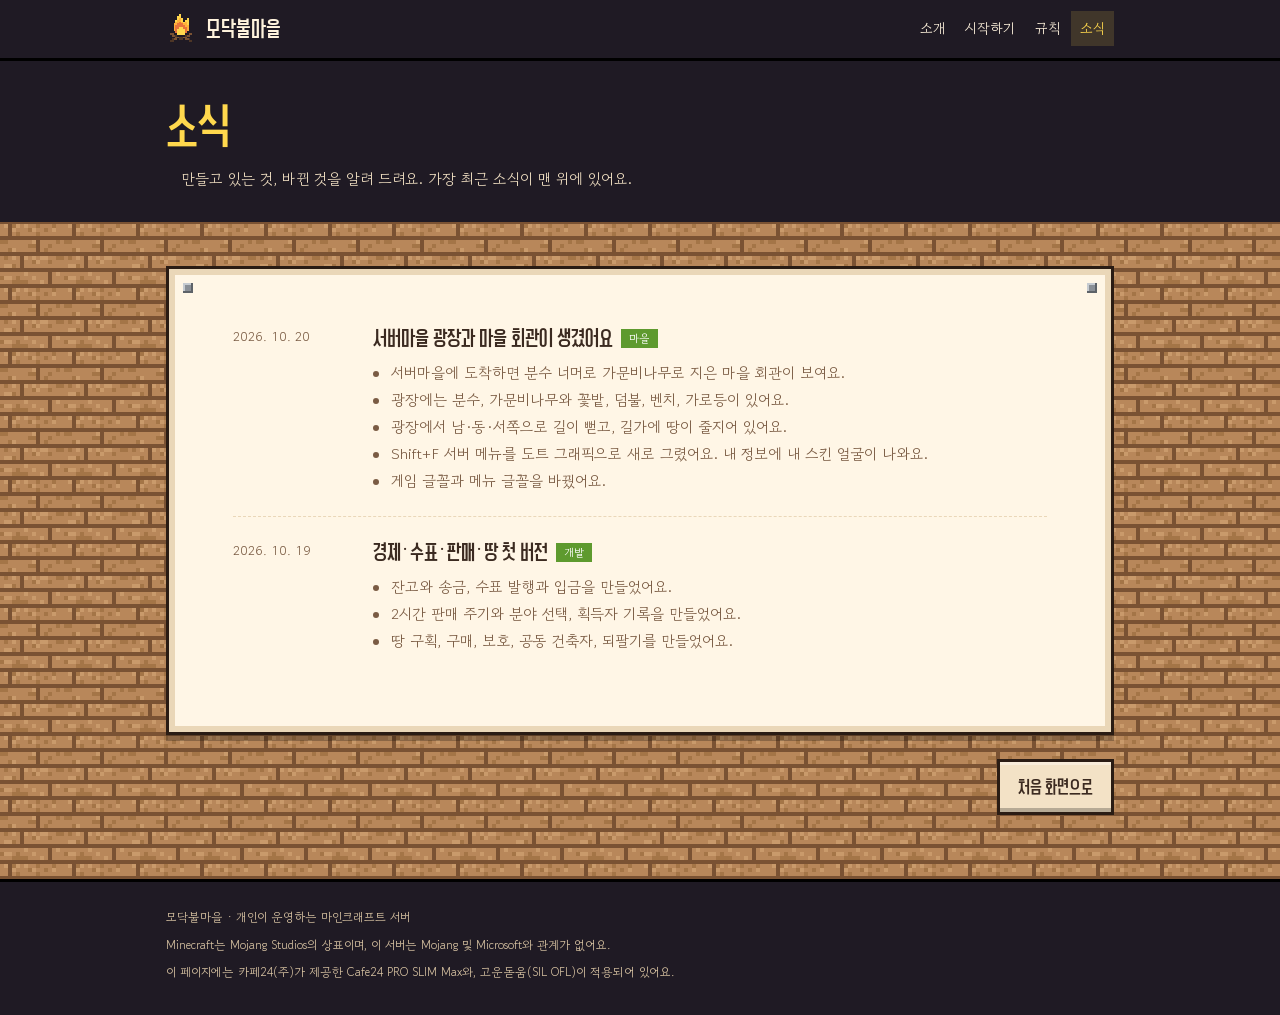
==== news.html @ e6973982 "모닥불마을 웹사이트 Co-Authored-By: Claude Opus 5.5 <noreply@anthropic.com> Claude-Session: https://claude.ai" ====
<!doctype html>
<html lang="ko">
<head>
<meta charset="utf-8">
<meta name="viewport" content="width=device-width, initial-scale=1, viewport-fit=cover">
<title>모닥불마을 소식</title>
<meta name="claude:viewport-fit-sides" content="cover">
<meta name="description" content="모닥불마을 서버의 개발 소식과 업데이트">
<link rel="preconnect" href="https://fonts.googleapis.com">
<link rel="preconnect" href="https://fonts.gstatic.com" crossorigin>
<link rel="stylesheet" href="https://fonts.googleapis.com/css2?family=Gowun+Dodum&display=swap">
<link rel="stylesheet" href="style.css">
</head>
<body>

<header class="top">
  <div class="wrap">
    <a class="brand" href="index.html"><canvas class="logo" width="16" height="16" aria-hidden="true"></canvas>모닥불마을</a>
    <nav aria-label="페이지 메뉴">
      <a href="index.html#about">소개</a>
      <a href="index.html#start">시작하기</a>
      <a href="rules.html">규칙</a>
      <a href="news.html" aria-current="page">소식</a>
    </nav>
  </div>
</header>

<section class="pagehead">
  <div class="wrap">
    <h1>소식</h1>
    <p>만들고 있는 것, 바뀐 것을 알려 드려요. 가장 최근 소식이 맨 위에 있어요.</p>
  </div>
</section>

<main class="wrap">
  <section class="board">
    <div class="news">
      <article id="2026-10-20"><time datetime="2026-10-20">2026. 10. 20</time>
        <div><h3>서버마을 광장과 마을 회관이 생겼어요<span class="tag">마을</span></h3>
          <ul>
            <li>서버마을에 도착하면 분수 너머로 가문비나무로 지은 마을 회관이 보여요.</li>
            <li>광장에는 분수, 가문비나무와 꽃밭, 덤불, 벤치, 가로등이 있어요.</li>
            <li>광장에서 남·동·서쪽으로 길이 뻗고, 길가에 땅이 줄지어 있어요.</li>
            <li>Shift+F 서버 메뉴를 도트 그래픽으로 새로 그렸어요. 내 정보에 내 스킨 얼굴이 나와요.</li>
            <li>게임 글꼴과 메뉴 글꼴을 바꿨어요.</li>
          </ul></div></article>
      <article id="2026-10-19"><time datetime="2026-10-19">2026. 10. 19</time>
        <div><h3>경제·수표·판매·땅 첫 버전<span class="tag">개발</span></h3>
          <ul>
            <li>잔고와 송금, 수표 발행과 입금을 만들었어요.</li>
            <li>2시간 판매 주기와 분야 선택, 획득자 기록을 만들었어요.</li>
            <li>땅 구획, 구매, 보호, 공동 건축자, 되팔기를 만들었어요.</li>
          </ul></div></article>
    </div>
  </section>
  <div class="more" style="margin-top: -20px;"><a class="btn btn-plain" href="index.html">처음 화면으로</a></div>
</main>

<footer>
  <div class="wrap">
    <span>모닥불마을 · 개인이 운영하는 마인크래프트 서버</span>
    <span>Minecraft는 Mojang Studios의 상표이며, 이 서버는 Mojang 및 Microsoft와 관계가 없어요.</span>
    <span>이 페이지에는 카페24(주)가 제공한 Cafe24 PRO SLIM Max와, 고운돋움(SIL OFL)이 적용되어 있어요.</span>
  </div>
</footer>
<script>
(function () {
  // 상단 로고: 16x16 작은 모닥불
  var rows = [
    "......Y.........", ".....YY.........", ".....YOY..Y.....", "....YOOY.YY.....",
    "....OOROYOY.....", "...OORRROOY.....", "...ORRRRROO.....", "...ORRYYRRO.....",
    "...ORYYYYRO.....", "....RYYYYR......", ".BB..YYYY..BB...", "..BBb....bBB....",
    "....BBbbBB......", "..bBB.bb.BBb....", ".bb........bb...", "................"];
  var col = { Y: "#ffd84d", O: "#ffb13b", R: "#e8743b", B: "#7a5233", b: "#4e3626" };
  document.querySelectorAll("canvas.logo").forEach(function (c) {
    var g = c.getContext("2d");
    rows.forEach(function (r, y) { for (var x = 0; x < 16; x++) { var k = r[x]; if (col[k]) { g.fillStyle = col[k]; g.fillRect(x + 1, y, 1, 1); } } });
  });
})();
</script>
</body>
</html>
---- style.css ----
/* 레이아웃: 가문비 판자 위에 크림색 게시판(종이)을 못으로 박아 둔 구조. 첫 화면은 밤의 모닥불. */
@font-face {
  font-family: "Village Slim";
  src: url([data-uri]) format("woff2");
  font-display: swap;
}
:root {
  --wood: #6b4a33;
  --ink: #3b2a20;
  --ink-soft: #7a5b43;
  --paper: #fff6e6;
  --paper-edge: #ead7b8;
  --ember: #e8743b;
  --lantern: #ffd84d;
  --leaf: #5e9a2e;
  --night: #1f1a24;
  --night-ink: #fff3dd;
  --night-soft: #d9c4a3;
  --planks: url([data-uri]);
  --font-display: "Village Slim", "Gowun Dodum", "Apple SD Gothic Neo", "Malgun Gothic", sans-serif;
  --font-body: "Gowun Dodum", "Apple SD Gothic Neo", "Malgun Gothic", sans-serif;
}
@media (prefers-color-scheme: dark) {
  :root:not([data-theme="light"]) {
    --wood: #2e2119; --ink: #f6e9d3; --ink-soft: #cdb393; --paper: #3a2c22; --paper-edge: #4b392c;
    --ember: #ff9a5c; --lantern: #ffd84d; --leaf: #9ccf6b; --night: #120f16; --night-ink: #fff3dd; --night-soft: #d9c4a3;
    --planks: url([data-uri]); color-scheme: dark;
  }
}
:root[data-theme="dark"] {
  --wood: #2e2119; --ink: #f6e9d3; --ink-soft: #cdb393; --paper: #3a2c22; --paper-edge: #4b392c;
  --ember: #ff9a5c; --lantern: #ffd84d; --leaf: #9ccf6b; --night: #120f16; --night-ink: #fff3dd; --night-soft: #d9c4a3;
  --planks: url([data-uri]); color-scheme: dark;
}

* { box-sizing: border-box; }
html { scroll-behavior: smooth; }
body {
  margin: 0;
  background-color: var(--wood);
  background-image: var(--planks);
  background-size: 64px 64px;
  image-rendering: pixelated;
  color: var(--ink);
  font-family: var(--font-body);
  font-size: 15px;
  line-height: 1.8;
}
body::before { content: ""; position: fixed; inset: 0 0 auto; height: env(safe-area-inset-top, 0px); z-index: 10; background: var(--night); }
img.px { image-rendering: pixelated; }
h1, h2, h3 { font-family: var(--font-display); font-weight: 400; line-height: 1.3; text-wrap: balance; margin: 0; }
a { color: inherit; }
:focus-visible { outline: 3px solid var(--lantern); outline-offset: 2px; }
p { margin: 0; }
/* 문단 첫 줄 들여쓰기 */
.board p, .lead { text-indent: 1em; }
.board p.noindent { text-indent: 0; }

.wrap { max-width: 980px; margin: 0 auto; padding-left: max(16px, env(safe-area-inset-left, 0px)); padding-right: max(16px, env(safe-area-inset-right, 0px)); }

/* ---------- 상단 메뉴 ---------- */
.top { position: sticky; top: env(safe-area-inset-top, 0px); z-index: 5; background: var(--night); color: var(--night-ink); border-bottom: 3px solid #000; }
.top .wrap { display: flex; align-items: center; gap: 12px 16px; padding-block: 10px; flex-wrap: wrap; }
.brand { display: flex; align-items: center; gap: 10px; text-decoration: none; font-family: var(--font-display); font-size: 21px; }
.brand canvas { width: 30px; height: 30px; image-rendering: pixelated; }
.top nav { display: flex; gap: 2px; margin-left: auto; flex-wrap: wrap; }
.top nav a { text-decoration: none; padding: 5px 9px; font-size: 14px; }
.top nav a:hover, .top nav a[aria-current="page"] { background: rgba(255, 216, 77, .15); color: var(--lantern); }

/* ---------- 도트 버튼 ---------- */
.btn {
  display: inline-flex; align-items: center; gap: 8px;
  font-family: var(--font-display); font-size: 17px; text-decoration: none;
  padding: 10px 18px; border: 3px solid #2a1c14; border-radius: 0;
  box-shadow: inset 0 3px 0 rgba(255,255,255,.35), inset 0 -4px 0 rgba(0,0,0,.25);
  cursor: pointer; transition: transform .08s ease;
}
.btn:hover { transform: translateY(-2px); }
.btn:active { transform: translateY(1px); }
.btn-fire { background: var(--ember); color: #2a1406; }
.btn-plain { background: #f3e2c6; color: #3b2a20; }
.more { margin-top: 26px; display: flex; justify-content: flex-end; }

/* ---------- 첫 화면 ---------- */
.hero { background: var(--night); color: var(--night-ink); overflow: hidden; }
.hero .wrap { display: grid; grid-template-columns: minmax(0, 1.1fr) minmax(0, .9fr); gap: 32px; align-items: center; padding-block: 48px 0; }
.hero .meta { display: flex; gap: 8px; flex-wrap: wrap; margin-bottom: 14px; font-size: 12px; }
.chip { border: 2px solid rgba(255, 243, 221, .35); padding: 1px 9px; color: var(--night-soft); }
.hero h1 { font-size: clamp(40px, 7vw, 72px); letter-spacing: .02em; color: var(--lantern); }
.hero .lead { font-size: 16px; max-width: 30em; margin: 14px 0 22px; color: #f0dfc2; }
.hero .cta { display: flex; gap: 12px; flex-wrap: wrap; }
.soon { font-size: 12px; color: var(--night-soft); margin-top: 10px; }
.fire-stage { display: flex; justify-content: center; align-items: flex-end; min-width: 0; }
#fire { width: 100%; max-width: 320px; aspect-ratio: 1 / 1; image-rendering: pixelated; }
.ground { height: 24px; background: var(--planks); background-size: 64px 64px; border-top: 3px solid #000; image-rendering: pixelated; }

/* 하위 페이지 머리 */
.pagehead { background: var(--night); color: var(--night-ink); }
.pagehead .wrap { padding-block: 36px 30px; }
.pagehead h1 { font-size: clamp(32px, 5vw, 46px); color: var(--lantern); }
.pagehead p { color: #f0dfc2; margin-top: 8px; max-width: 34em; text-indent: 1em; }

/* ---------- 게시판 (종이) ---------- */
main { padding-block: 44px 64px; display: grid; gap: 44px; }
main > * { min-width: 0; }
.board {
  background: var(--paper); color: var(--ink);
  border: 3px solid #2a1c14;
  box-shadow: 0 6px 0 rgba(0,0,0,.25), inset 0 0 0 6px var(--paper-edge);
  padding: clamp(36px, 5vw, 56px) clamp(24px, 6vw, 64px) clamp(40px, 5vw, 56px);
  position: relative;
}
.board::before, .board::after {
  content: ""; position: absolute; top: 14px; width: 10px; height: 10px;
  background: #8a8f96; box-shadow: inset -2px -2px 0 #5d6268, inset 2px 2px 0 #c6cbd1;
}
.board::before { left: 14px; } .board::after { right: 14px; }
.board h2 { font-size: clamp(26px, 4vw, 34px); }
.board .sub { color: var(--ink-soft); margin: 10px 0 32px; max-width: 38em; }
.board h3 { font-size: 19px; }

/* 소개 */
.features { display: grid; grid-template-columns: repeat(2, minmax(0, 1fr)); gap: 30px 40px; }
.feature { display: grid; grid-template-columns: 52px minmax(0, 1fr); gap: 16px; align-items: start; }
.feature img { width: 52px; height: 52px; }
.feature p { margin-top: 6px; color: var(--ink-soft); }

/* 일거리 */
.jobs-title { margin-top: 44px; }
.jobs { list-style: none; padding: 0; margin: 16px 0 0; display: grid; grid-template-columns: repeat(5, minmax(0, 1fr)); gap: 12px; }
.jobs li { border: 3px solid var(--paper-edge); padding: 14px 12px; display: grid; gap: 4px; }
.jobs b { font-family: var(--font-display); font-weight: 400; font-size: 18px; color: var(--ember); }
.jobs span { font-size: 13px; color: var(--ink-soft); line-height: 1.6; }

/* 시작하기 */
.steps { list-style: none; padding: 0; margin: 0; display: grid; gap: 22px; counter-reset: s; }
.steps li { display: grid; grid-template-columns: 40px minmax(0, 1fr); gap: 16px; counter-increment: s; }
.steps li::before {
  content: counter(s); font-family: var(--font-display); font-size: 20px;
  width: 40px; height: 40px; display: grid; place-items: center;
  background: var(--ember); color: #2a1406; border: 3px solid #2a1c14;
}
.steps h3 { font-size: 18px; }
.steps p { margin-top: 4px; color: var(--ink-soft); }
.cmds-title { margin-top: 44px; }
.cmds-wrap { overflow-x: auto; margin-top: 14px; }
table.cmds { width: 100%; border-collapse: collapse; }
.cmds th { text-align: left; font-family: var(--font-display); font-weight: 400; font-size: 16px; padding: 18px 10px 6px; border-bottom: 3px solid var(--ink); color: var(--ember); }
.cmds tr:first-child th { padding-top: 4px; }
.cmds td { padding: 8px 10px; border-bottom: 1px dashed var(--paper-edge); vertical-align: top; }
.cmds td:first-child { width: 44%; }
.cmds code { font-family: ui-monospace, "D2Coding", Consolas, monospace; font-size: 13px; background: var(--paper-edge); padding: 1px 6px; white-space: nowrap; }
.key { display: inline-block; border: 2px solid var(--ink); border-bottom-width: 4px; padding: 0 7px; font-size: 12px; font-family: var(--font-display); line-height: 1.5; }

/* 규칙 (첫 화면 요약) */
.rules { display: grid; grid-template-columns: repeat(2, minmax(0, 1fr)); gap: 18px 40px; list-style: none; padding: 0; margin: 0; }
.rules li { padding-left: 24px; position: relative; }
.rules li::before { content: ""; position: absolute; left: 0; top: .55em; width: 10px; height: 10px; background: var(--ember); box-shadow: 2px 2px 0 #2a1c14; }
.rules b { font-weight: 400; font-family: var(--font-display); font-size: 17px; display: block; }
.rules span { color: var(--ink-soft); }

/* 규칙 상세 */
.rulebook { display: grid; gap: 36px; }
.rulebook section h3 { font-size: 21px; margin-bottom: 10px; }
.rulebook ol { margin: 0; padding-left: 22px; display: grid; gap: 8px; }
.rulebook li::marker { font-family: var(--font-display); color: var(--ember); }
.rulebook .penalty { width: 100%; border-collapse: collapse; margin-top: 8px; }
.rulebook .penalty td, .rulebook .penalty th { padding: 8px 10px; border-bottom: 1px dashed var(--paper-edge); text-align: left; vertical-align: top; }
.rulebook .penalty th { font-family: var(--font-display); font-weight: 400; color: var(--ember); width: 30%; }

/* 소식 */
.latest { display: grid; grid-template-columns: 110px minmax(0, 1fr); gap: 18px; align-items: baseline; }
.latest time, .news time { font-variant-numeric: tabular-nums; color: var(--ink-soft); font-size: 13px; }
.latest h3 { font-size: 21px; }
.news { display: grid; }
.news article { display: grid; grid-template-columns: 120px minmax(0, 1fr); gap: 20px; padding: 22px 0; border-top: 1px dashed var(--paper-edge); }
.news article:first-child { border-top: 0; padding-top: 0; }
.news h3 { font-size: 20px; }
.news ul { margin: 8px 0 0; padding-left: 18px; color: var(--ink-soft); }
.tag { display: inline-block; font-size: 11px; padding: 0 8px; margin-left: 8px; vertical-align: middle; background: var(--leaf); color: #fff; font-family: var(--font-body); line-height: 1.7; }

/* 아래 */
footer { background: var(--night); color: var(--night-soft); font-size: 12px; border-top: 3px solid #000; }
footer .wrap { padding-block: 24px 32px; display: grid; gap: 6px; }

@media (max-width: 760px) {
  .jobs { grid-template-columns: minmax(0, 1fr); gap: 8px; }
  .jobs li { grid-template-columns: 56px minmax(0, 1fr); align-items: baseline; padding: 10px 12px; }
}
@media (max-width: 640px) {
  .hero .wrap { grid-template-columns: minmax(0, 1fr); padding-block: 32px 0; }
  .fire-stage { order: -1; }
  #fire { max-width: 200px; }
  .features, .rules { grid-template-columns: minmax(0, 1fr); }
  .latest, .news article { grid-template-columns: minmax(0, 1fr); gap: 4px; }
  .cmds td:first-child { width: 46%; }
  .cmds code { white-space: normal; word-break: keep-all; }
  .cmds td { padding: 8px 6px; font-size: 14px; }
}
@media (prefers-reduced-motion: reduce) { html { scroll-behavior: auto; } .btn { transition: none; } }
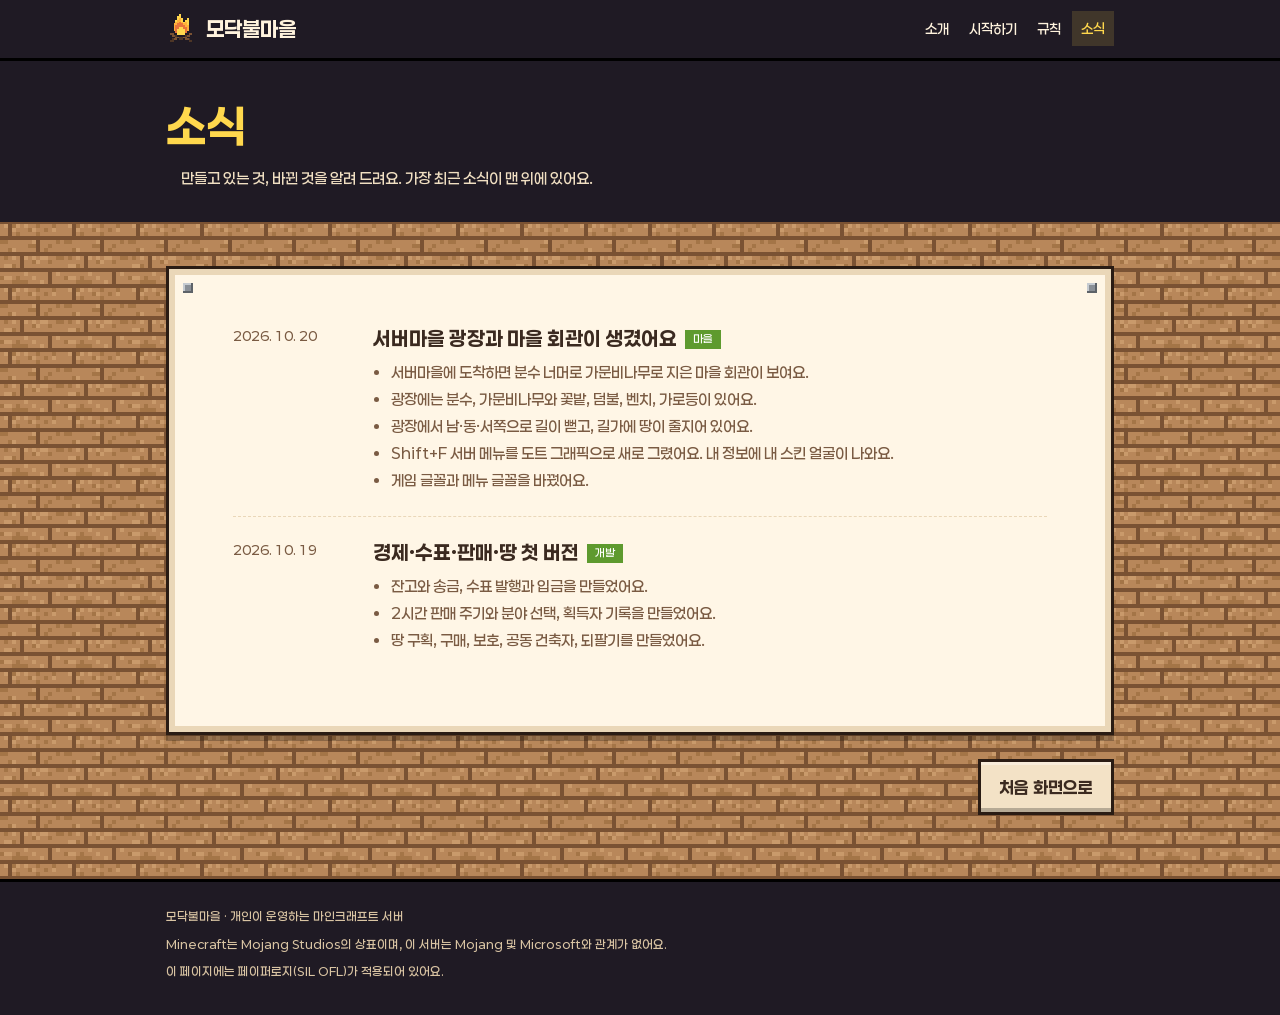
==== commit d3d536a5: "배포 v0.2.0" ====
--- a/news.html
+++ b/news.html
@@ -6,9 +6,6 @@
 <title>모닥불마을 소식</title>
 <meta name="claude:viewport-fit-sides" content="cover">
 <meta name="description" content="모닥불마을 서버의 개발 소식과 업데이트">
-<link rel="preconnect" href="https://fonts.googleapis.com">
-<link rel="preconnect" href="https://fonts.gstatic.com" crossorigin>
-<link rel="stylesheet" href="https://fonts.googleapis.com/css2?family=Gowun+Dodum&display=swap">
 <link rel="stylesheet" href="style.css">
 </head>
 <body>
@@ -60,7 +57,7 @@
   <div class="wrap">
     <span>모닥불마을 · 개인이 운영하는 마인크래프트 서버</span>
     <span>Minecraft는 Mojang Studios의 상표이며, 이 서버는 Mojang 및 Microsoft와 관계가 없어요.</span>
-    <span>이 페이지에는 카페24(주)가 제공한 Cafe24 PRO SLIM Max와, 고운돋움(SIL OFL)이 적용되어 있어요.</span>
+    <span>이 페이지에는 페이퍼로지(SIL OFL)가 적용되어 있어요.</span>
   </div>
 </footer>
 <script>
--- a/style.css
+++ b/style.css
@@ -1,7 +1,21 @@
 /* 레이아웃: 가문비 판자 위에 크림색 게시판(종이)을 못으로 박아 둔 구조. 첫 화면은 밤의 모닥불. */
+/* 글꼴: 페이퍼로지 (SIL OFL). 제목 = Bold, 본문 = Medium (굵게는 Bold) */
 @font-face {
-  font-family: "Village Slim";
-  src: url([data-uri]) format("woff2");
+  font-family: "Village Title";
+  src: url(fonts/Paperlogy-7Bold.woff2) format("woff2");
+  font-weight: 100 900;
+  font-display: swap;
+}
+@font-face {
+  font-family: "Paperlogy";
+  src: url(fonts/Paperlogy-5Medium.woff2) format("woff2");
+  font-weight: 100 600;
+  font-display: swap;
+}
+@font-face {
+  font-family: "Paperlogy";
+  src: url(fonts/Paperlogy-7Bold.woff2) format("woff2");
+  font-weight: 601 900;
   font-display: swap;
 }
 :root {
@@ -17,8 +31,8 @@
   --night-ink: #fff3dd;
   --night-soft: #d9c4a3;
   --planks: url([data-uri]);
-  --font-display: "Village Slim", "Gowun Dodum", "Apple SD Gothic Neo", "Malgun Gothic", sans-serif;
-  --font-body: "Gowun Dodum", "Apple SD Gothic Neo", "Malgun Gothic", sans-serif;
+  --font-display: "Village Title", "Apple SD Gothic Neo", "Malgun Gothic", sans-serif;
+  --font-body: "Paperlogy", "Apple SD Gothic Neo", "Malgun Gothic", sans-serif;
 }
 @media (prefers-color-scheme: dark) {
   :root:not([data-theme="light"]) {
